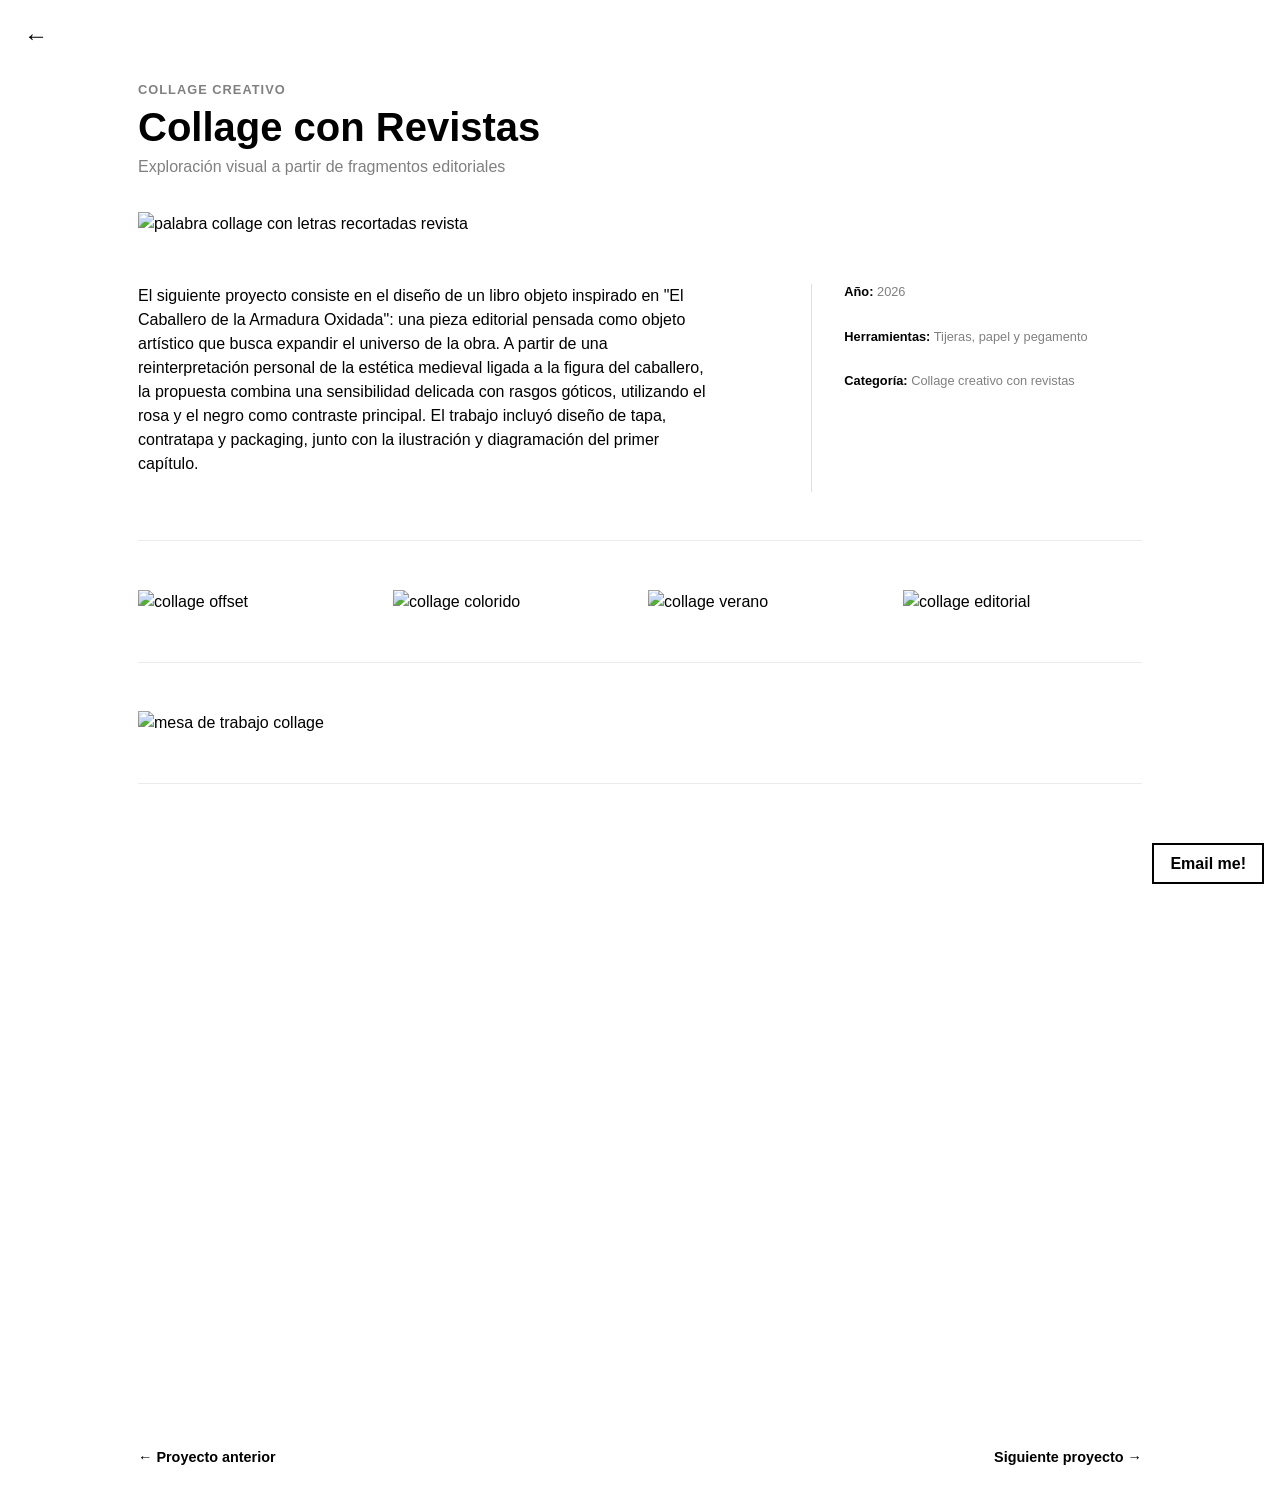
==== proyecto-collage.html @ 021778de "prueba imágenes mas livianas" ====
<!doctype html>
<html lang="es">
<head>
  <meta charset="utf-8">
  <meta name="viewport" content="width=device-width, initial-scale=1">
  <title>Collage</title>
  <link href="https://cdn.jsdelivr.net/npm/bootstrap@5.3.8/dist/css/bootstrap.min.css" rel="stylesheet">
  <link rel="stylesheet" href="https://cdnjs.cloudflare.com/ajax/libs/font-awesome/6.5.0/css/all.min.css">
  <link rel="stylesheet" href="style.css">
  <link rel="stylesheet" href="style-proyectos.css">
</head>

<body class="project-page">

  <!-- Flecha volver -->
  <a class="back-arrow" href="index.html#work" aria-label="Volver al portfolio">←</a>

  <main class="project-main">

    <!-- ─── ENCABEZADO ─── -->
    <header class="project-header">
      <p class="project-category">Collage Creativo</p>
      <h1>Collage con Revistas</h1>
      <p class="project-tagline">Exploración visual a partir de fragmentos editoriales</p>
    </header>

    <!-- ─── IMAGEN HERO ─── -->
    <section class="project-hero">
      <img src="images/collage-banner.png" alt="palabra collage con letras recortadas revista" class="img-fluid w-100">
    </section>

    <!-- ─── DESCRIPCIÓN + FICHA ─── -->
    <section class="project-block">
      <div class="row">
        <div class="col-md-7">
          <p>El siguiente proyecto consiste en el diseño de un libro objeto inspirado en "El Caballero de la Armadura Oxidada": una pieza editorial pensada como objeto artístico que busca expandir el universo de la obra. A partir de una reinterpretación personal de la estética medieval ligada a la figura del caballero, la propuesta combina una sensibilidad delicada con rasgos góticos, utilizando el rosa y el negro como contraste principal. El trabajo incluyó diseño de tapa, contratapa y packaging, junto con la ilustración y diagramación del primer capítulo.</p>
        </div>
        <div class="col-md-4 offset-md-1 project-ficha">
          <p><strong>Año:</strong> 2026</p>
<p><strong>Herramientas:</strong> Tijeras, papel y pegamento</p>
<p><strong>Categoría:</strong> Collage creativo con revistas</p>
        </div>
      </div>
    </section>

    <!-- ─── BLOQUE: CUATRO IMÁGENES ─── -->
<section class="project-block">
  <div class="row g-3">
    <div class="col-3">
      <img src="images/collage1.jpg" alt="collage offset" class="img-fluid w-100">
    </div>
    <div class="col-3">
      <img src="images/collage2.jpg" alt="collage colorido" class="img-fluid w-100">
    </div>
    <div class="col-3">
      <img src="images/collage3.jpg" alt="collage verano" class="img-fluid w-100">
    </div>
    <div class="col-3">
      <img src="images/collage4.jpg" alt="collage editorial" class="img-fluid w-100">
    </div>
  </div>
</section>

    <!-- ─── Bloque Banner ─── -->
    <section class="project-block">
      <div class="row g-3">
        <div class="col-12">
          <img src="images/collage-banner2.jpg" alt="mesa de trabajo collage" class="img-fluid w-100">
        </div>
    </section>

    <!-- ─── Bloque Video ─── -->
<section class="project-block">
  <video class="w-100" autoplay loop muted playsinline>
    <source src="images/collage-video.mp4" type="video/mp4">
  </video>
</section>

    <!-- ─── NAVEGACIÓN ENTRE PROYECTOS ─── -->
    <nav class="project-nav row">
      <div class="col-6">
        <a href="proyecto-visuales.html" class="project-nav-link">← Proyecto anterior</a>
      </div>
      <div class="col-6 text-end">
        <a href="proyecto-modelado3D.html" class="project-nav-link">Siguiente proyecto →</a>
      </div>
    </nav>

  </main>

  <!-- Boton CTA  -->
  <a class="btn-cta" href="mailto:veneziaabarquero@gmail.com">Email me!</a>

  <script src="https://cdn.jsdelivr.net/npm/bootstrap@5.3.8/dist/js/bootstrap.bundle.min.js"></script>

</body>
</html>
---- style.css ----
body {
  font-family: 'Inter', sans-serif;
  margin: 0;
  padding: 0;
  color: black;
}

/* Nav Lateral */
:root {
  --sidebar-width: 6rem; 
}

.sidebar {
  position: fixed;
  top: 0;
  left: 0;
  width: var(--sidebar-width);
  height: 100vh;
  padding: 2rem 1rem;
  z-index: 100;
  background: linear-gradient(to right, rgba(0, 0, 0, 0.233), transparent);
}

.nav-brand {
  display: block;
}

.nav-subtitle {
  font-weight: 600;
  font-size: 0.9rem;
  margin-bottom: 0;
  color: black;
}

.nav-link {
  padding-left: 0;
  font-weight: 600;
  font-size: 1.1rem;
  color: black;
  text-decoration: none;
}

.nav-link:hover {
  text-decoration: underline;
  color: black;
}


.main-content {
  margin-left: var(--sidebar-width);
}

/* Home */
#home {
  display: flex;
  justify-content: center;
  padding-top: 3rem;
}

#home img {
  max-width: 100%;
}

/* About */
.about-section {
  padding: 6rem 3rem;
  margin-top: 20vh;        /* espacio blanco entre home y about */
  scroll-margin-top: 0;    /* cuando el nav linkea a #about, la sección arranca desde arriba del viewport */
}

.academic-info p {
  font-size: 0.75rem; /* 12px */
  color: grey;
}

/* Work */
.work-section {
  position: relative;
  padding: 6rem 3rem;
  scroll-margin-top: 0;
  scale: 85%;
}

.work-link {
  text-decoration: none;
  color: black;
  display: block;
  position: relative;
  overflow: hidden;
}

.work-link img {
  display: block;
  transition: opacity 0.3s ease;
}

.work-link::after {
  content: 'Ver proyecto';
  position: absolute;
  inset: 0;
  background: rgba(0, 0, 0, 0.5);
  color: white;
  font-weight: 600;
  display: flex;
  align-items: center;
  justify-content: center;
  opacity: 0;
  transition: opacity 0.3s ease;
}
.work-link:hover::after {
  opacity: 1;
}

.carousel-3d {
  margin-top: 20vh;
}

/* Contacto */
.contact-section {
  min-height: 100vh;
  padding: 6rem 3rem;
  display: flex;
  flex-direction: column;
  justify-content: center;
}

.social-links {
  display: flex;
  gap: 12px;
  margin-top: 1rem;
}

.social-links a {
  display: flex;
  align-items: center;
  justify-content: center;
  width: 36px;
  height: 36px;
  border-radius: 50%;
  border: 1.5px solid currentColor;
  color: inherit;
  text-decoration: none;
  font-size: 16px;
  transition: opacity 0.2s;
}

.social-links a:hover {
  opacity: 0.6;
}

/* Tipografias */
h1 {
  font-weight: 600;
  font-size: 3rem;
  color: black;
  line-height: 1;
}

h2 {
  font-weight: 600;
  font-size: 1.25rem;
  color: black;
}

h3 {
  font-size: 0.9375rem; /* 15px */
  font-weight: 600;
  color: grey;
}

/* Boton Call to Action */
.btn-cta {
  position: fixed;
  bottom: 1rem;
  right: 1rem;
  font-weight: 600;
  font-size: 1rem;
  color: black;
  text-decoration: none;
  border: 2px solid black;
  padding: 0.4rem 1rem;
  background: white;
}

.btn-cta:hover {
  background: black;
  color: white;
  -webkit-animation: jello-horizontal 0.9s linear both;
          animation: jello-horizontal 0.9s linear both;
}
/* Ascii Art Fondos */
.ascii-deco {
  position: absolute;
  z-index: 2;
  pointer-events: none;
}


.ascii-deco--home {
  top: 7rem;
  left: 15rem;
}


.ascii-deco--about{
  top: 66rem;
  right: 2rem;
  z-index: 0;
}


/* animaciones */
.fade-in {
  -webkit-animation: fade-in 1.2s linear both;
          animation: fade-in 1.2s linear both;
}

@-webkit-keyframes fade-in {
  0% { opacity: 0; }
  100% { opacity: 1; }
}
@keyframes fade-in {
  0% { opacity: 0; }
  100% { opacity: 1; }
}

@-webkit-keyframes jello-horizontal {
  0%   { -webkit-transform: scale3d(1, 1, 1);      transform: scale3d(1, 1, 1); }
  30%  { -webkit-transform: scale3d(1.25, 0.75, 1); transform: scale3d(1.25, 0.75, 1); }
  40%  { -webkit-transform: scale3d(0.75, 1.25, 1); transform: scale3d(0.75, 1.25, 1); }
  50%  { -webkit-transform: scale3d(1.15, 0.85, 1); transform: scale3d(1.15, 0.85, 1); }
  65%  { -webkit-transform: scale3d(0.95, 1.05, 1); transform: scale3d(0.95, 1.05, 1); }
  75%  { -webkit-transform: scale3d(1.05, 0.95, 1); transform: scale3d(1.05, 0.95, 1); }
  100% { -webkit-transform: scale3d(1, 1, 1);      transform: scale3d(1, 1, 1); }
}
@keyframes jello-horizontal {
  0%   { -webkit-transform: scale3d(1, 1, 1);      transform: scale3d(1, 1, 1); }
  30%  { -webkit-transform: scale3d(1.25, 0.75, 1); transform: scale3d(1.25, 0.75, 1); }
  40%  { -webkit-transform: scale3d(0.75, 1.25, 1); transform: scale3d(0.75, 1.25, 1); }
  50%  { -webkit-transform: scale3d(1.15, 0.85, 1); transform: scale3d(1.15, 0.85, 1); }
  65%  { -webkit-transform: scale3d(0.95, 1.05, 1); transform: scale3d(0.95, 1.05, 1); }
  75%  { -webkit-transform: scale3d(1.05, 0.95, 1); transform: scale3d(1.05, 0.95, 1); }
  100% { -webkit-transform: scale3d(1, 1, 1);      transform: scale3d(1, 1, 1); }
}
---- style-proyectos.css ----
/* ─── Flecha volver ─── */
.back-arrow {
  position: fixed;
  top: 1.5rem;
  left: 1.5rem;
  font-size: 1.5rem;
  font-weight: 600;
  color: black;
  text-decoration: none;
  z-index: 100;
  line-height: 1;
  transition: opacity 0.2s;
}

.back-arrow:hover {
  opacity: 0.4;
  color: black;
}


/* ─── Layout general ─── */
.project-page body,
body.project-page {
}

.project-main {
  max-width: 1100px;
  margin: 0 auto;
  padding: 0 3rem;
}


/* ─── Encabezado ─── */
.project-header {
  padding: 5rem 0 2rem;
}

.project-category {
  font-size: 0.8rem;
  font-weight: 600;
  color: grey;
  text-transform: uppercase;
  letter-spacing: 0.08em;
  margin-bottom: 0.5rem;
}

.project-header h1 {
  font-size: 2.5rem;  
  margin-bottom: 0.5rem;
}

.project-tagline {
  color: grey;
  font-size: 1rem;
  margin-bottom: 0;
}


/* ─── Hero ─── */
.project-hero {
  margin-bottom: 0;
  overflow: hidden;
  max-height: 65vh;
}

.project-hero img {
  object-fit: cover;
  width: 100%;
  height: 100%;
}


/* ─── Bloques genéricos ─── */
.project-block {
  padding: 3rem 0;
  border-bottom: 1px solid rgba(0, 0, 0, 0.08);
}

.project-block:last-of-type {
  border-bottom: none;
}


/* ─── Ficha técnica ─── */
.project-ficha {
  border-left: 1px solid rgba(0, 0, 0, 0.12);
  padding-left: 2rem;
}

.project-ficha p {
  font-size: 0.8rem;
  color: grey;
  margin-bottom: 1.75rem;
  line-height: 1.3;
}

.project-ficha p:last-child { /* para q el ultimo parrafo no tenga margen inferior */
  margin-bottom: 0;
}

.project-ficha strong {
  color: black;
  font-weight: 600;
  margin-bottom: 0;
}

/* ─── Navegación entre proyectos ─── */
.project-nav {
  padding: 2.5rem 0;
  margin-top: 1rem;
}

.project-nav-link {
  font-weight: 600;
  font-size: 0.9rem;
  color: black;
  text-decoration: none;
  transition: opacity 0.2s;
}

.project-nav-link:hover {
  opacity: 0.4;
  color: black;
}

/* responsive */
@media (max-width: 768px) {

  .back-arrow {
    top: 1rem;
    left: 1rem;
    font-size: 1.25rem;
  }

  .project-main {
    padding: 0 1.25rem;
  }

  .project-header {
    padding: 3.5rem 0 1.5rem;
  }

  .project-header h1 {
    font-size: 1.75rem;
  }

  .project-hero {
    max-height: 45vw;
    margin-left: -1.25rem;
    margin-right: -1.25rem;
  }

  .project-block {
    padding: 2rem 0;
  }

  .project-ficha {
    border-left: none;
    border-top: 1px solid rgba(0, 0, 0, 0.1);
    padding-left: 0;
    padding-top: 1.5rem;
    margin-top: 1rem;
  }

  .project-nav {
    padding: 2rem 0;
  }
}
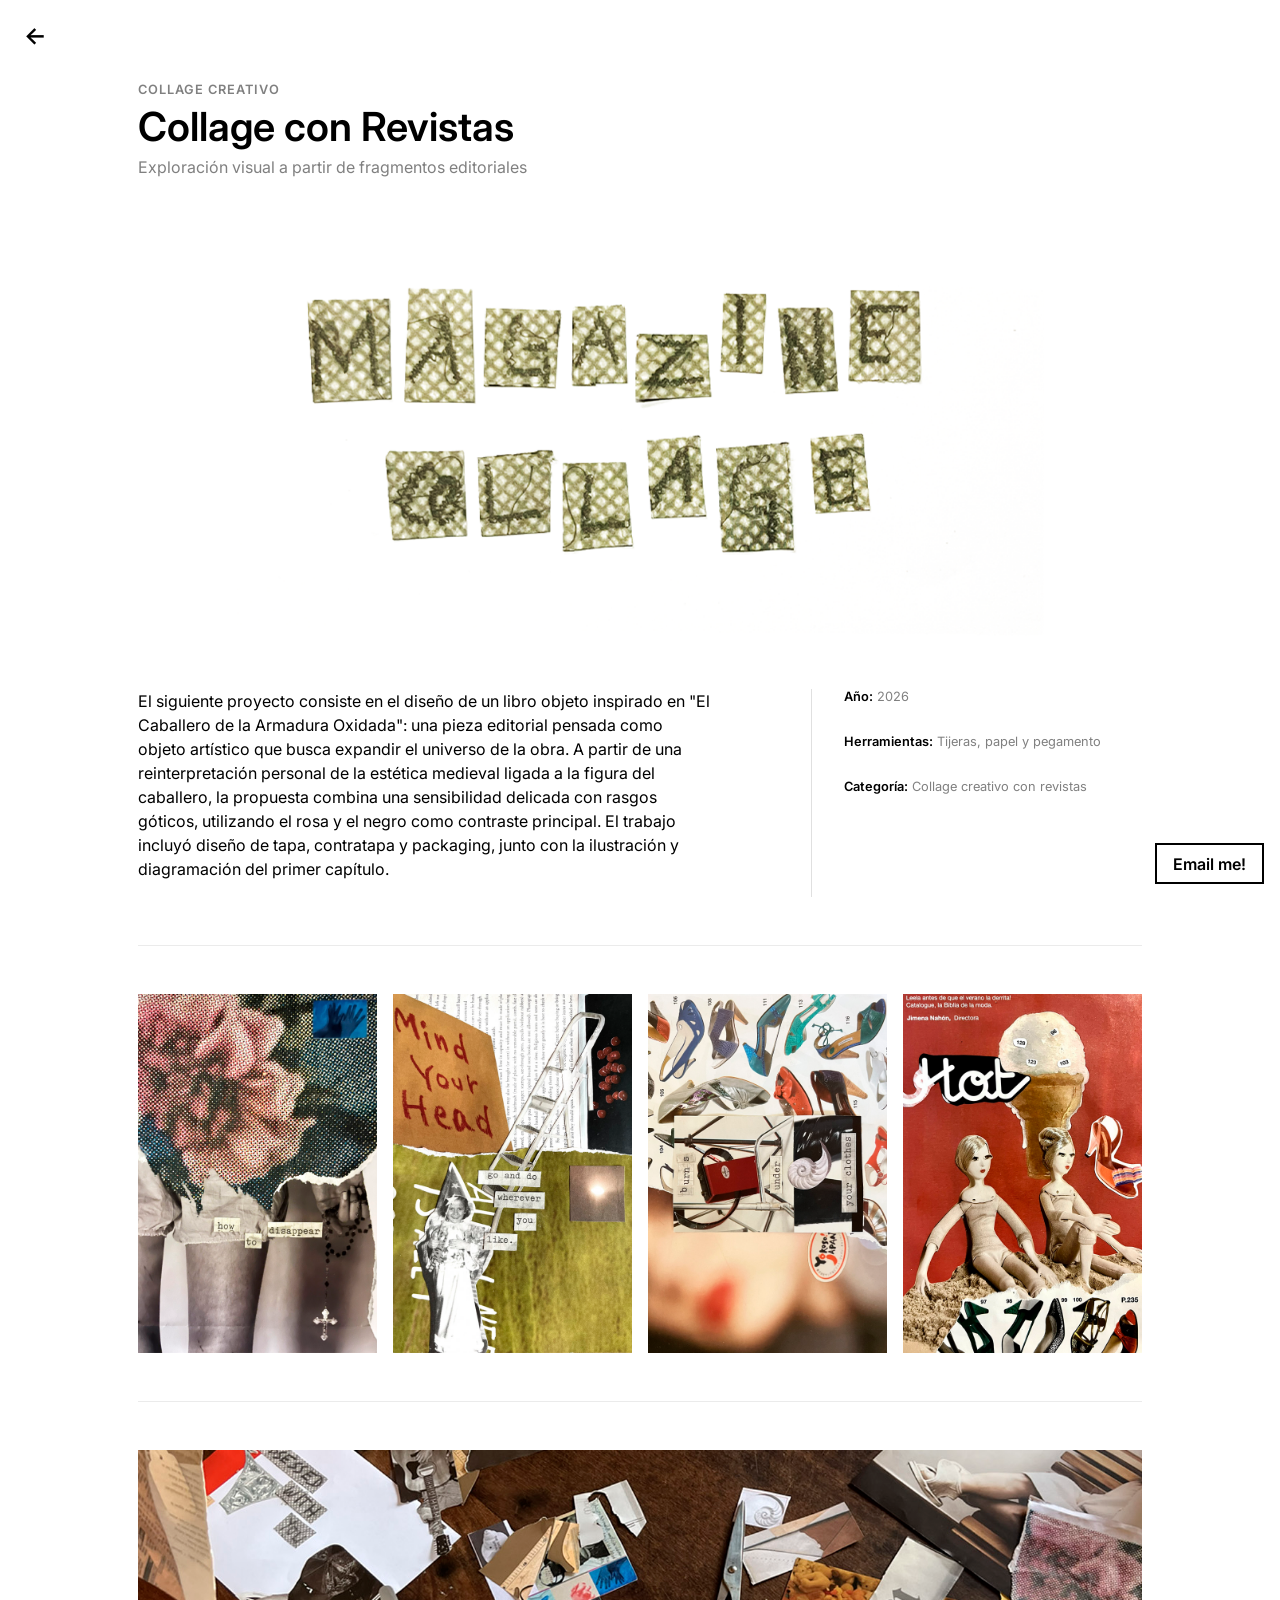
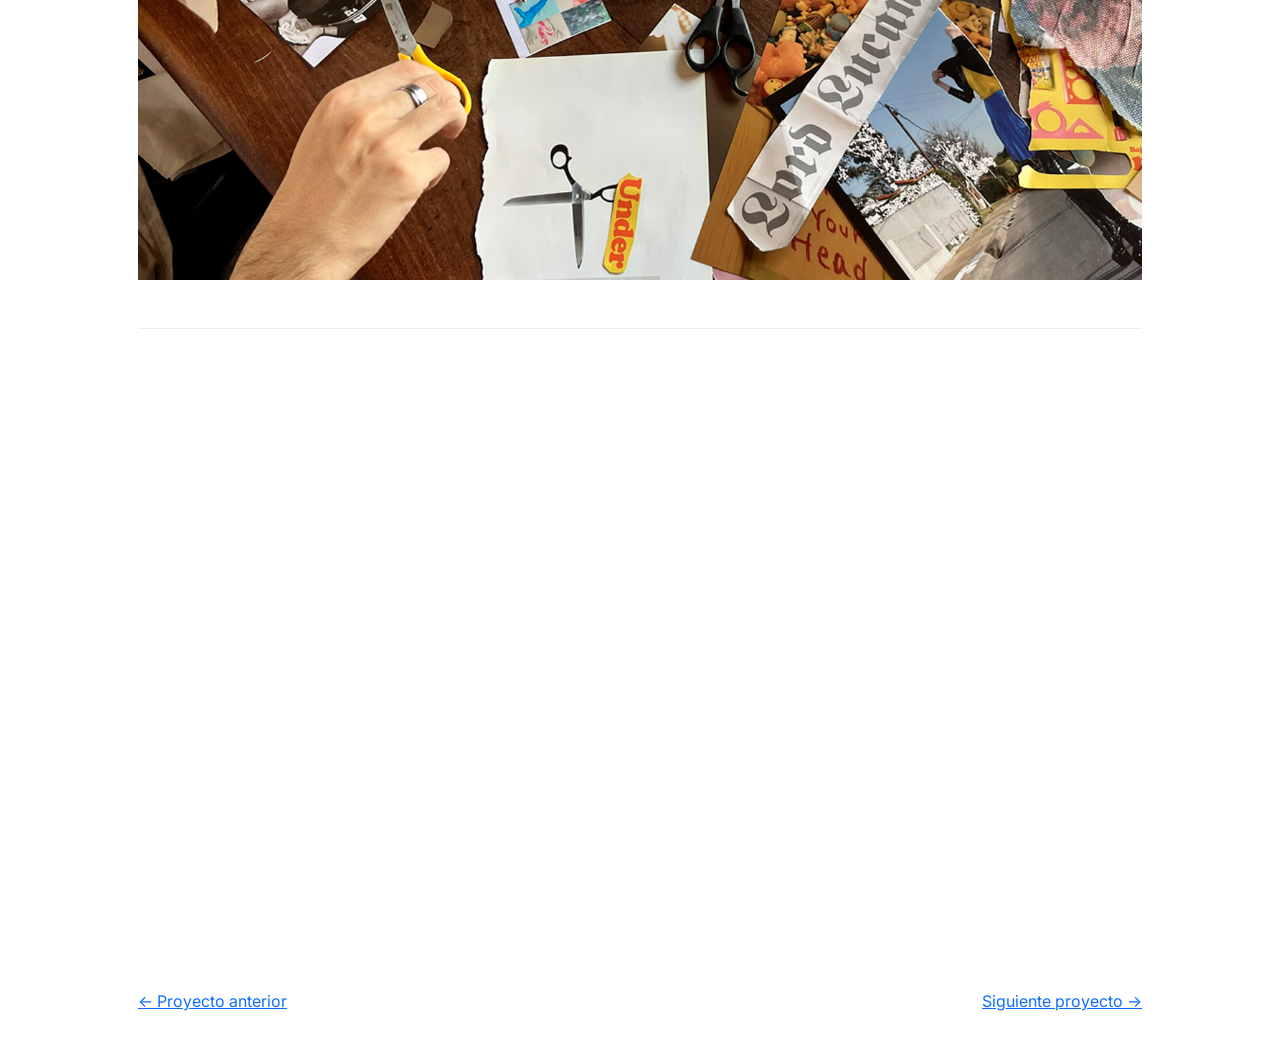
==== commit 54a4929b: "Add files via upload" ====
--- a/proyecto-collage.html
+++ b/proyecto-collage.html
@@ -4,10 +4,17 @@
   <meta charset="utf-8">
   <meta name="viewport" content="width=device-width, initial-scale=1">
   <title>Collage</title>
+
+  <!-- Google fonts -->
+   <link rel="preconnect" href="https://fonts.googleapis.com">
+  <link rel="preconnect" href="https://fonts.gstatic.com" crossorigin>
+  <link href="https://fonts.googleapis.com/css2?family=Inter:wght@400;600&display=swap" rel="stylesheet">
+  
   <link href="https://cdn.jsdelivr.net/npm/bootstrap@5.3.8/dist/css/bootstrap.min.css" rel="stylesheet">
   <link rel="stylesheet" href="https://cdnjs.cloudflare.com/ajax/libs/font-awesome/6.5.0/css/all.min.css">
   <link rel="stylesheet" href="style.css">
   <link rel="stylesheet" href="style-proyectos.css">
+  <link rel="stylesheet" href="style-responsive.css">
 </head>
 
 <body class="project-page">
@@ -63,11 +70,12 @@
 
     <!-- ─── Bloque Banner ─── -->
     <section class="project-block">
-      <div class="row g-3">
-        <div class="col-12">
-          <img src="images/collage-banner2.jpg" alt="mesa de trabajo collage" class="img-fluid w-100">
-        </div>
-    </section>
+  <div class="row g-3">
+    <div class="col-12">
+      <img src="images/collage-banner2.jpg" alt="mesa de trabajo collage" class="img-fluid w-100">
+    </div>
+  </div> 
+  </section>
 
     <!-- ─── Bloque Video ─── -->
 <section class="project-block">
--- a/style.css
+++ b/style.css
@@ -7,15 +7,11 @@
 }
 
 /* Nav Lateral */
-:root {
-  --sidebar-width: 6rem; 
-}
-
 .sidebar {
   position: fixed;
   top: 0;
   left: 0;
-  width: var(--sidebar-width);
+  width: 6rem;
   height: 100vh;
   padding: 2rem 1rem;
   z-index: 100;
@@ -48,7 +44,7 @@
 
 
 .main-content {
-  margin-left: var(--sidebar-width);
+  margin-left: 6rem; /*lo que ocupa el nav lateral*/
 }
 
 /* Home */
@@ -98,7 +94,7 @@
 .work-link::after {
   content: 'Ver proyecto';
   position: absolute;
-  inset: 0;
+  inset: 0; /* abreviar top: 0; right: 0; bottom: 0; left: 0 */
   background: rgba(0, 0, 0, 0.5);
   color: white;
   font-weight: 600;
@@ -118,7 +114,8 @@
 
 /* Contacto */
 .contact-section {
-  min-height: 100vh;
+  position: relative;
+  min-height: auto;
   padding: 6rem 3rem;
   display: flex;
   flex-direction: column;
@@ -149,6 +146,20 @@
   opacity: 0.6;
 }
 
+/* Footer */
+.footer {
+  margin-left: var(--sidebar-width);
+  padding: 1.5rem 3rem;
+  border-top: 1px solid rgba(0, 0, 0, 0.08);
+  font-size: 0.75rem;
+  color: grey;
+  text-align: center
+}
+
+.footer p {
+  margin-bottom: 0;
+}
+
 /* Tipografias */
 h1 {
   font-weight: 600;
@@ -169,7 +180,7 @@
   color: grey;
 }
 
-/* Boton Call to Action */
+/* Boton call to action */
 .btn-cta {
   position: fixed;
   bottom: 1rem;
@@ -179,6 +190,7 @@
   color: black;
   text-decoration: none;
   border: 2px solid black;
+  border-radius: 0;
   padding: 0.4rem 1rem;
   background: white;
 }
@@ -209,6 +221,10 @@
   z-index: 0;
 }
 
+.ascii-deco--contact {
+  bottom: 0;
+  right: 0;
+}
 
 /* animaciones */
 .fade-in {
--- a/style-proyectos.css
+++ b/style-proyectos.css
@@ -104,65 +104,33 @@
   margin-bottom: 0;
 }
 
-/* ─── Navegación entre proyectos ─── */
+/*navegación entre proyectos*/
 .project-nav {
   padding: 2.5rem 0;
   margin-top: 1rem;
 }
 
-.project-nav-link {
+.project-nav .page-link {
+  color: black;
   font-weight: 600;
   font-size: 0.9rem;
-  color: black;
   text-decoration: none;
+  border: none;
+  background: transparent;
   transition: opacity 0.2s;
 }
 
-.project-nav-link:hover {
+.project-nav .page-link:hover {
+  color: black;
   opacity: 0.4;
+  background: transparent;
+}
+
+.project-nav .page-item.active .page-link,
+.project-nav .page-link:focus {
+  background: transparent;
+  border-color: transparent;
+  box-shadow: none;
   color: black;
 }
 
-/* responsive */
-@media (max-width: 768px) {
-
-  .back-arrow {
-    top: 1rem;
-    left: 1rem;
-    font-size: 1.25rem;
-  }
-
-  .project-main {
-    padding: 0 1.25rem;
-  }
-
-  .project-header {
-    padding: 3.5rem 0 1.5rem;
-  }
-
-  .project-header h1 {
-    font-size: 1.75rem;
-  }
-
-  .project-hero {
-    max-height: 45vw;
-    margin-left: -1.25rem;
-    margin-right: -1.25rem;
-  }
-
-  .project-block {
-    padding: 2rem 0;
-  }
-
-  .project-ficha {
-    border-left: none;
-    border-top: 1px solid rgba(0, 0, 0, 0.1);
-    padding-left: 0;
-    padding-top: 1.5rem;
-    margin-top: 1rem;
-  }
-
-  .project-nav {
-    padding: 2rem 0;
-  }
-}
--- a/style-responsive.css
+++ b/style-responsive.css
@@ -0,0 +1,228 @@
+/* Breakpoint: 768px*/
+@media (width < 768px) {
+  
+  .sidebar {
+    position: fixed;
+    top: 0;
+    left: 0;
+    width: 100%;
+    height: auto;
+    padding: 0.75rem 1.25rem;
+    display: flex;
+    flex-direction: row;
+    align-items: center;
+    justify-content: space-between;
+    background: linear-gradient(to bottom, rgba(0, 0, 0, 0.15), white);
+    border-bottom: 1px solid rgb(255, 255, 255);
+    z-index: 200;
+  }
+
+  /* flex-direction: row sobreescribe el flex-column que Bootstrap para q los links queden alineados horizontalmente*/
+  .sidebar ul {
+    display: flex !important;
+    flex-direction: row !important;
+    gap: 1rem;
+    margin-top: 0 !important;
+    padding: 0;
+    list-style: none;
+    align-items: center;
+  }
+
+  .sidebar ul .nav-link {
+    font-size: 0.85rem;
+    padding: 0;
+  }
+
+  .sidebar .nav-brand {
+    display: flex;
+    align-items: baseline;
+    gap: 0.5rem;
+  }
+
+  .sidebar h1 {
+    font-size: 1.5rem;
+    margin: 0;
+  }
+
+  .sidebar .nav-subtitle {
+    font-size: 0.75rem;
+  }
+
+  .main-content {
+    margin-left: 0;
+    padding-top: 3.5rem;
+  }
+
+
+  /* Home */
+  #home {
+    padding-top: 1.5rem;
+    overflow: hidden;
+    width: 100%;
+  }
+
+  #home .img-fluid {
+    width: 80%; 
+    max-width: 80%; /* para q no se vaya hasta los bordes en movil */
+    height: auto;
+    display: block;
+  }
+
+
+  /* ─── About ─── */
+  .about-section {
+    text-align: center;
+    padding: 3rem 1.25rem;
+    margin-top: 5vh;
+  }
+
+  
+  .about-section .col-md-5 {
+    max-width: 40%;
+    margin: 0 auto 1.5rem;
+  }
+
+  .academic-info .col-6 {
+  flex: 0 0 100%;
+  max-width: 100%;
+  text-align: center;
+}
+
+.academic-info .row {
+  justify-content: center;
+  margin: 0;
+}
+
+
+  /* ─── Work ─── */
+  .work-section {
+    padding: 3rem 1.25rem;
+    scale: 100%; /* quitamos el scale del desktop que en mobile distorsiona */
+  }
+
+  /* Las cards de work ya son 2 columnas en mobile gracias a 
+     row-cols-2, pero ajustamos el gap */
+  .work-section .row {
+    --bs-gutter-x: 0.75rem;
+  }
+
+  .work-title {
+    font-size: 0.75rem;
+  }
+
+  .carousel-3d {
+    margin-top: 8vh;
+  }
+
+  /* ─── Contact ─── */
+  .contact-section {
+    padding: 3rem 1.25rem;
+    min-height: auto;
+  }
+
+  .contact-section .col-md-5 {
+    max-width: 50%;
+    flex: 0 0 100%;
+  }
+
+  .contact-img {
+    margin-bottom: 1.5rem;
+  }
+
+  /* Footer */
+.footer {
+  margin-left: 0;
+  padding: 1.5rem 1.25rem;
+}
+
+  .ascii-deco { /* Ascii art oculto en mobile */
+    display: none;
+  }
+
+
+  /* ─── Botón CTA ─── */
+  .btn-cta {
+    font-size: 0.85rem;
+    padding: 0.35rem 0.75rem;
+  }
+
+
+  /* ─── Tipografías ─── */
+  h1 {
+    font-size: 2rem;
+  }
+
+  h2 {
+    font-size: 1.1rem;
+  }
+
+  p {
+    font-size: 0.8rem;
+  }
+.academic-info p {
+  font-size: 0.6rem;
+}
+
+
+  /* Estilos de proyectos */
+
+  .back-arrow {
+    top: 1rem;
+    left: 1rem;
+    font-size: 1.25rem;
+  }
+
+  .project-main {
+    padding: 0 1.25rem;
+  }
+
+  .project-header {
+    padding: 3.5rem 0 1.5rem;
+  }
+
+  .project-header h1 {
+    font-size: 1.75rem;
+  }
+
+  .project-hero {
+    max-height: 45vw;
+    margin-left: -1.25rem;
+    margin-right: -1.25rem;
+  }
+
+  .project-block {
+    padding: 2rem 0;
+  }
+
+  /* La ficha técnica en mobile pasa de borde izquierdo a borde superior */
+  .project-ficha {
+    border-left: none;
+    border-top: 1px solid rgba(0, 0, 0, 0.1);
+    padding-left: 0;
+    padding-top: 1.5rem;
+    margin-top: 1rem;
+  }
+
+  /* Las imágenes en col-6 pasan a full width y se apilan */
+  .project-block .col-6 {
+    flex: 0 0 100%;
+    max-width: 100%;
+  }
+
+  /*Las imágenes de la seccion work pasan 2 por fila*/
+  .project-block .col-3 {
+    flex: 0 0 50%;
+    max-width: 50%;
+  }
+
+  /* El iframe del flipbook se achica un poco */
+  .fp-iframe {
+    height: 280px !important;
+  }
+
+  .project-nav {
+    padding: 2rem 0;
+  }
+
+}
+
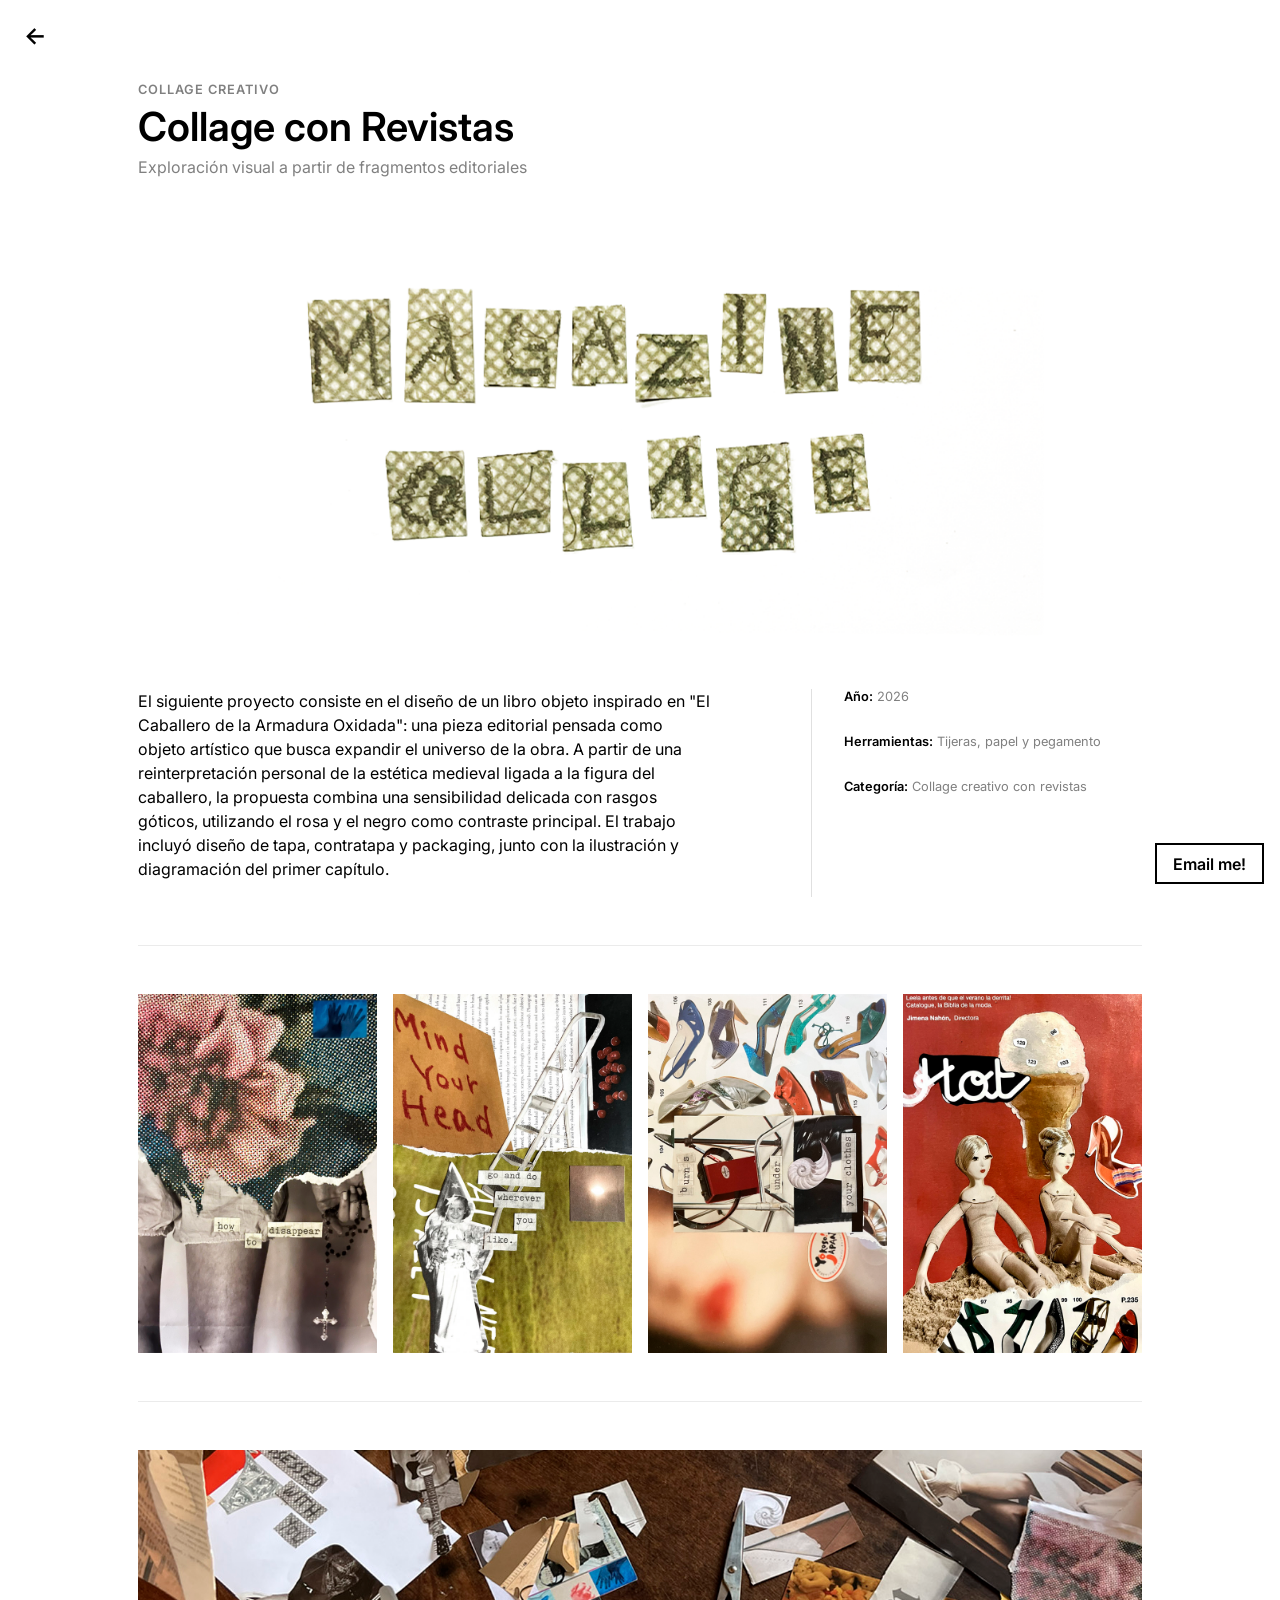
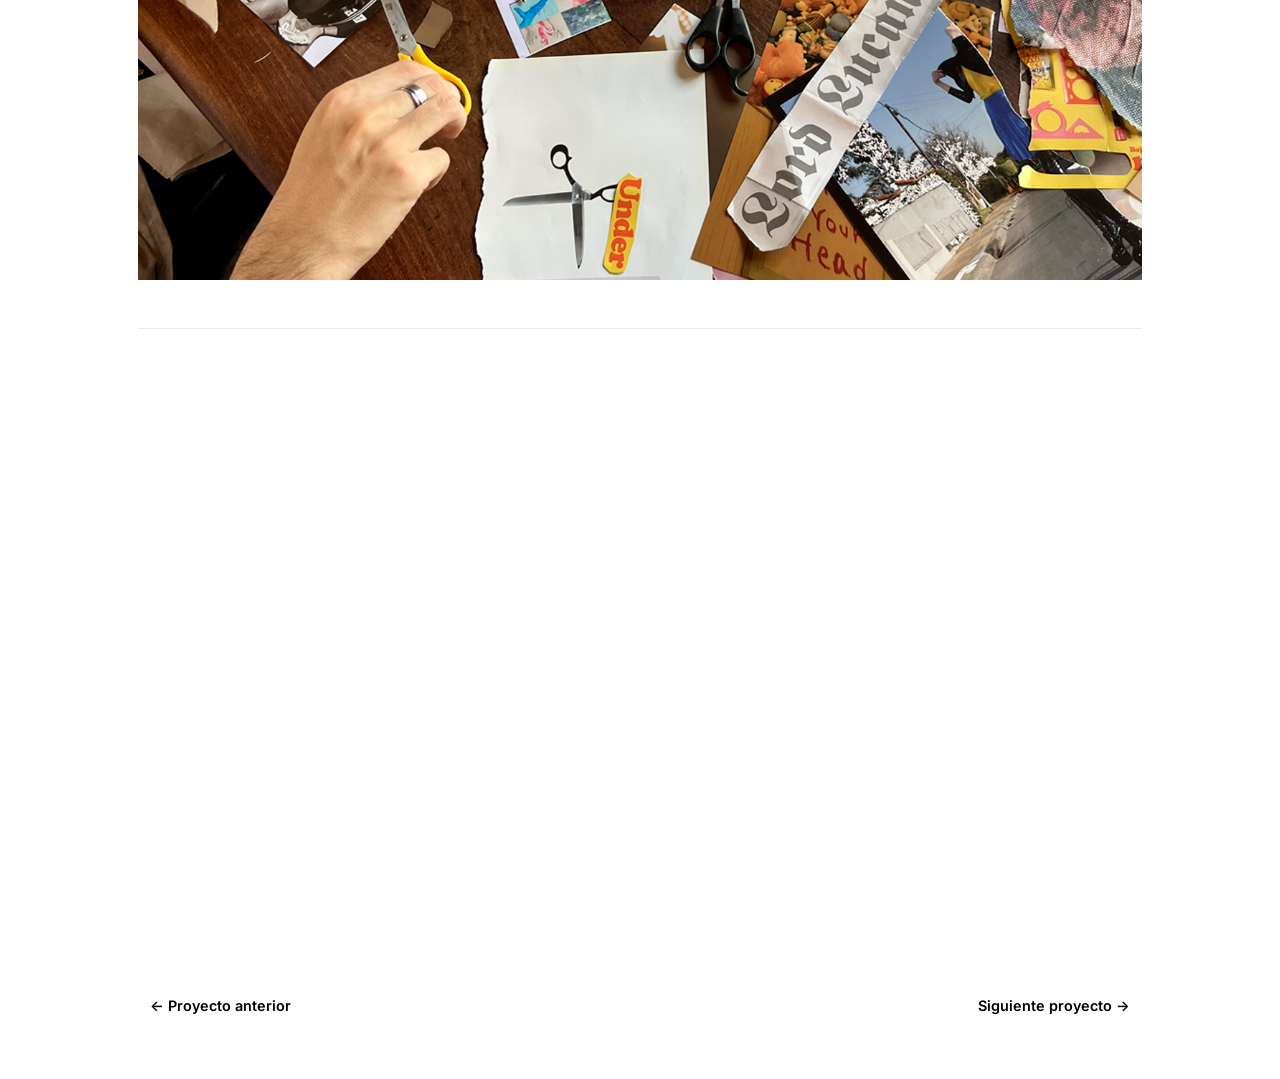
==== commit 9249f5ab: "actualizacion nav entre proyectos" ====
--- a/proyecto-collage.html
+++ b/proyecto-collage.html
@@ -84,15 +84,17 @@
   </video>
 </section>
 
-    <!-- ─── NAVEGACIÓN ENTRE PROYECTOS ─── -->
-    <nav class="project-nav row">
-      <div class="col-6">
-        <a href="proyecto-visuales.html" class="project-nav-link">← Proyecto anterior</a>
-      </div>
-      <div class="col-6 text-end">
-        <a href="proyecto-modelado3D.html" class="project-nav-link">Siguiente proyecto →</a>
-      </div>
-    </nav>
+<!--nav entre proyectos-->
+<nav class="project-nav" aria-label="Navegación entre proyectos">
+  <ul class="pagination justify-content-between">
+    <li class="page-item">
+      <a class="page-link" href="proyecto-visuales.html">← Proyecto anterior</a>
+    </li>
+    <li class="page-item">
+      <a class="page-link" href="proyecto-modelado3D.html">Siguiente proyecto →</a>
+    </li>
+  </ul>
+</nav>
 
   </main>
 
--- a/style.css
+++ b/style.css
@@ -110,6 +110,7 @@
 
 .carousel-3d {
   margin-top: 20vh;
+
 }
 
 /* Contacto */
@@ -204,14 +205,14 @@
 /* Ascii Art Fondos */
 .ascii-deco {
   position: absolute;
-  z-index: 2;
   pointer-events: none;
 }
 
 
 .ascii-deco--home {
-  top: 7rem;
+  top: 5rem;
   left: 15rem;
+  
 }
 
 
@@ -224,12 +225,13 @@
 .ascii-deco--contact {
   bottom: 0;
   right: 0;
+  z-index: 0;
 }
 
 /* animaciones */
 .fade-in {
-  -webkit-animation: fade-in 1.2s linear both;
-          animation: fade-in 1.2s linear both;
+ -webkit-animation: fade-in 1.2s linear both;
+ animation: fade-in 1.2s linear both;
 }
 
 @-webkit-keyframes fade-in {
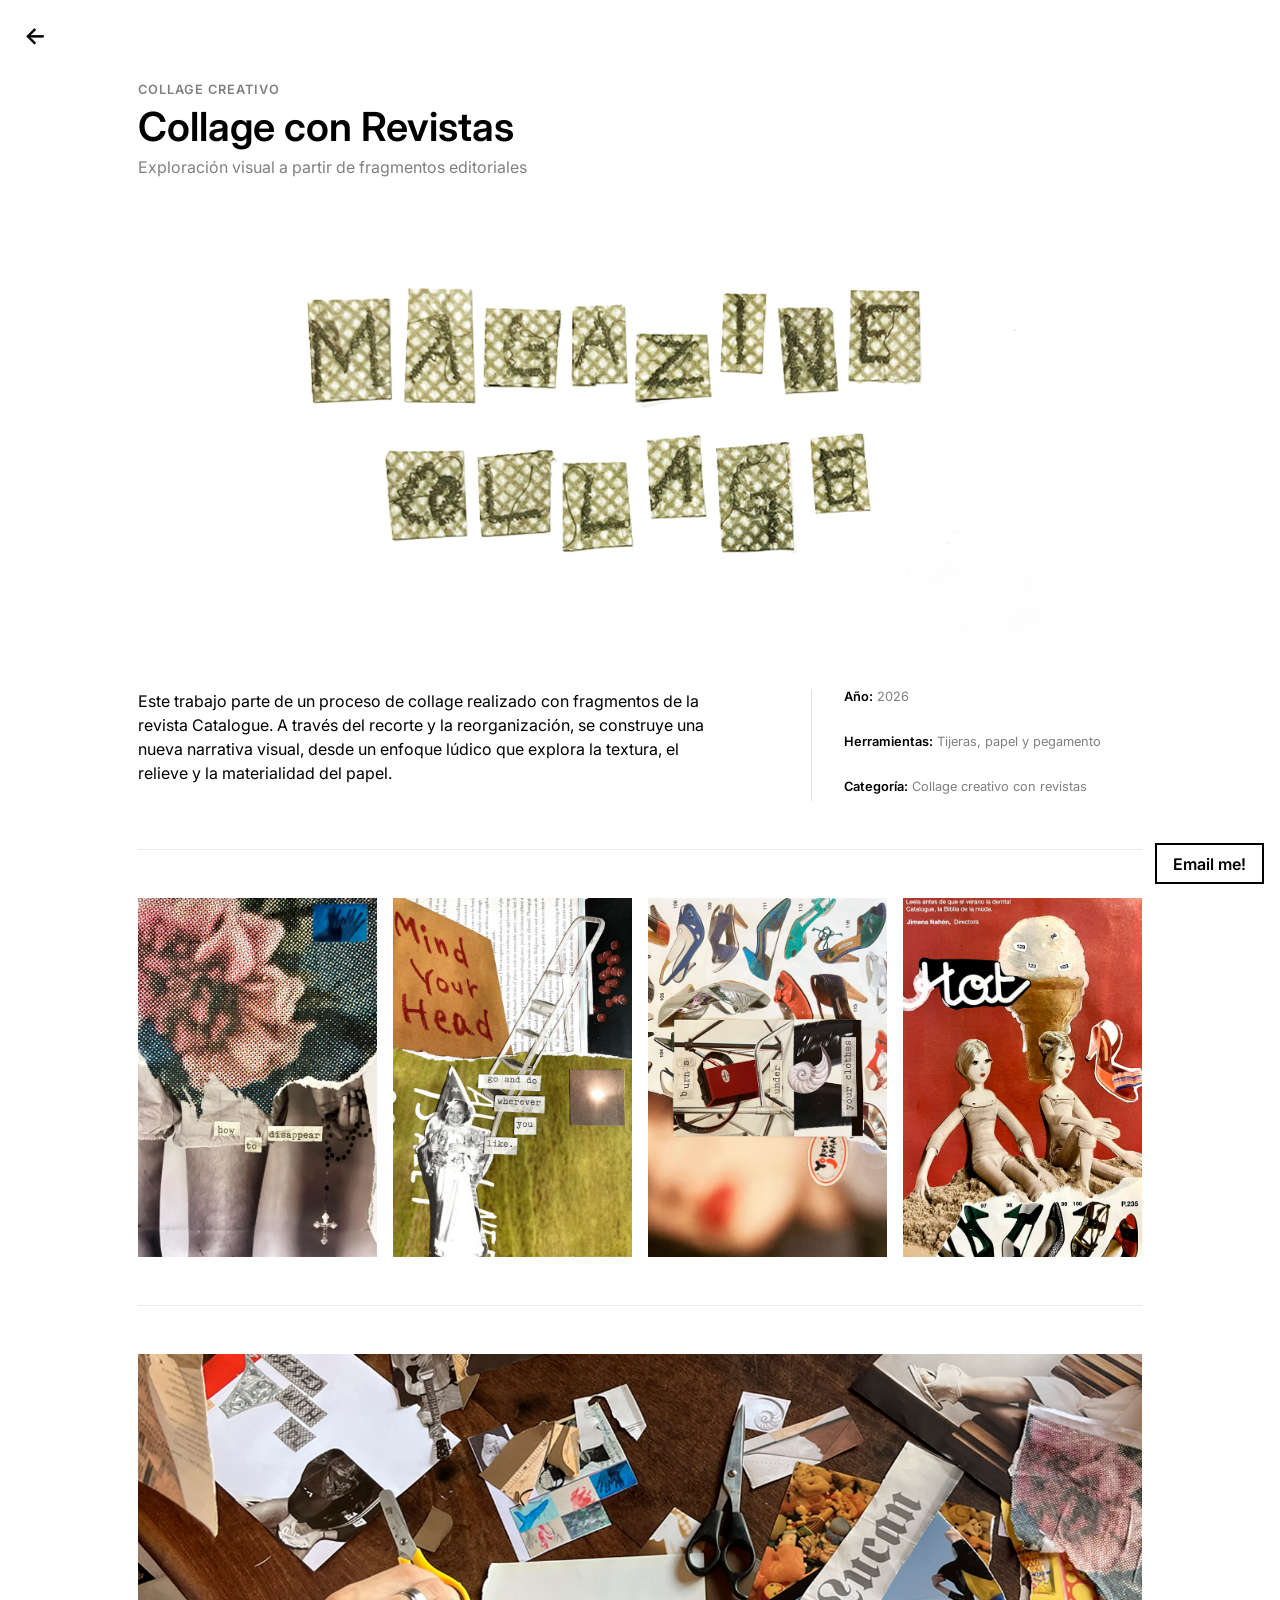
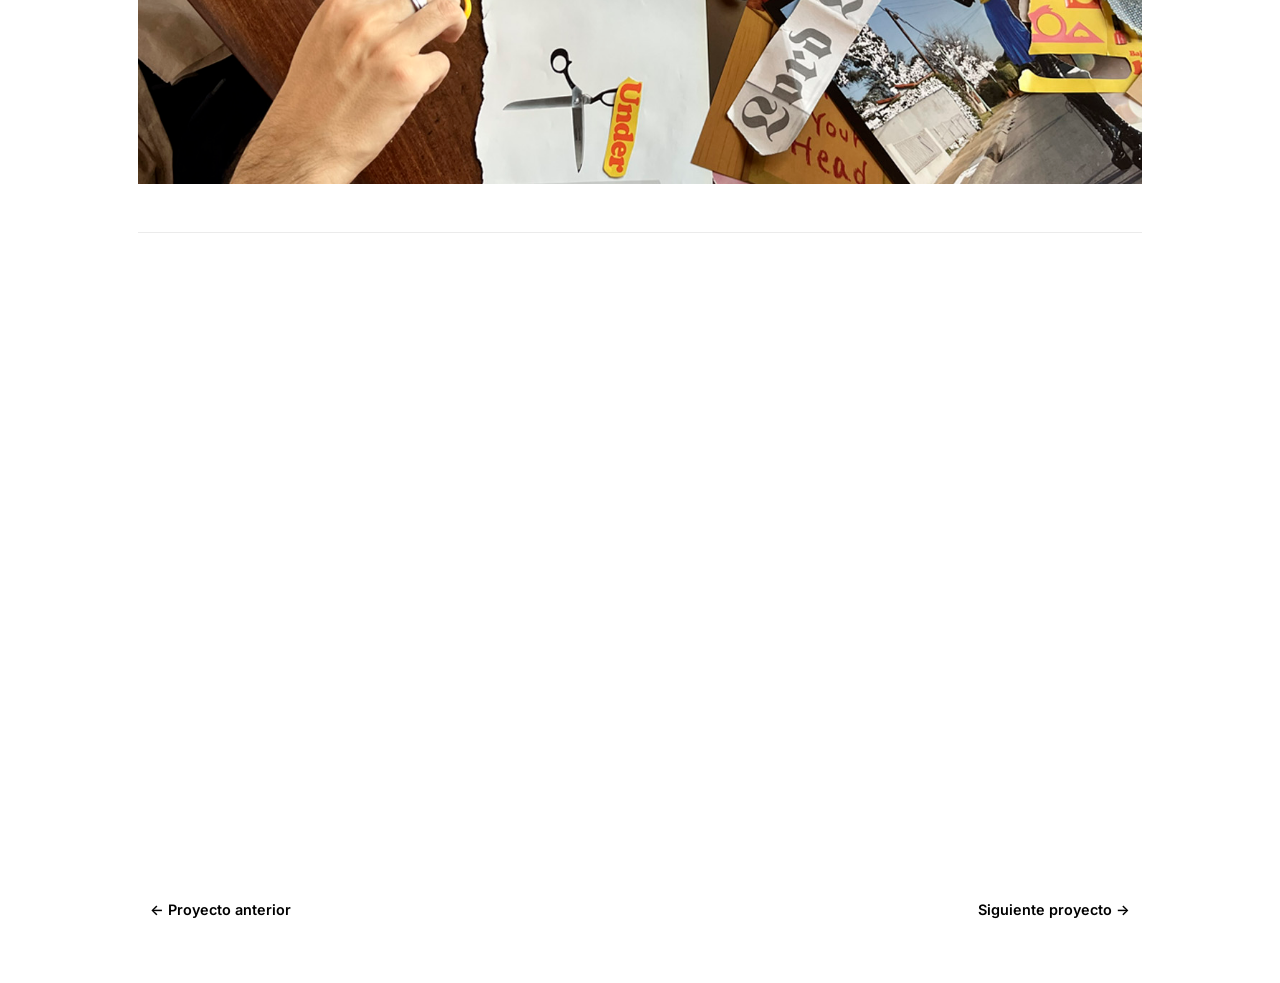
==== commit 43fad28b: "Add files via upload" ====
--- a/proyecto-collage.html
+++ b/proyecto-collage.html
@@ -13,8 +13,8 @@
   <link href="https://cdn.jsdelivr.net/npm/bootstrap@5.3.8/dist/css/bootstrap.min.css" rel="stylesheet">
   <link rel="stylesheet" href="https://cdnjs.cloudflare.com/ajax/libs/font-awesome/6.5.0/css/all.min.css">
   <link rel="stylesheet" href="style.css">
+  <link rel="stylesheet" href="style-responsive.css">
   <link rel="stylesheet" href="style-proyectos.css">
-  <link rel="stylesheet" href="style-responsive.css">
 </head>
 
 <body class="project-page">
@@ -40,7 +40,8 @@
     <section class="project-block">
       <div class="row">
         <div class="col-md-7">
-          <p>El siguiente proyecto consiste en el diseño de un libro objeto inspirado en "El Caballero de la Armadura Oxidada": una pieza editorial pensada como objeto artístico que busca expandir el universo de la obra. A partir de una reinterpretación personal de la estética medieval ligada a la figura del caballero, la propuesta combina una sensibilidad delicada con rasgos góticos, utilizando el rosa y el negro como contraste principal. El trabajo incluyó diseño de tapa, contratapa y packaging, junto con la ilustración y diagramación del primer capítulo.</p>
+          <p>Este trabajo parte de un proceso de collage realizado con fragmentos de la revista Catalogue.
+            A través del recorte y la reorganización, se construye una nueva narrativa visual, desde un enfoque lúdico que explora la textura, el relieve y la materialidad del papel.</p>
         </div>
         <div class="col-md-4 offset-md-1 project-ficha">
           <p><strong>Año:</strong> 2026</p>
--- a/style.css
+++ b/style.css
@@ -109,8 +109,9 @@
 }
 
 .carousel-3d {
+  position: relative;
+  z-index: 1;
   margin-top: 20vh;
-
 }
 
 /* Contacto */
@@ -193,7 +194,7 @@
   border: 2px solid black;
   border-radius: 0;
   padding: 0.4rem 1rem;
-  background: white;
+  background: rgba(255, 255, 255, 0.541);
 }
 
 .btn-cta:hover {
@@ -206,6 +207,7 @@
 .ascii-deco {
   position: absolute;
   pointer-events: none;
+  z-index: 2;
 }
 
 
@@ -226,6 +228,13 @@
   bottom: 0;
   right: 0;
   z-index: 0;
+}
+
+.fondo-ascii{
+  background-image: url(./images/ascii-deco3.svg);
+  background-repeat: no-repeat;
+  background-size: 600px 1000px;
+  background-position: right;
 }
 
 /* animaciones */
--- a/style-responsive.css
+++ b/style-responsive.css
@@ -140,14 +140,15 @@
   }
 
 
-  /* ─── Botón CTA ─── */
+  /*botón cta*/
   .btn-cta {
     font-size: 0.85rem;
     padding: 0.35rem 0.75rem;
-  }
-
-
-  /* ─── Tipografías ─── */
+    background: rgba(255, 255, 255, 0.541);
+  }
+
+
+  /*Tipografías*/
   h1 {
     font-size: 2rem;
   }
@@ -223,6 +224,11 @@
   .project-nav {
     padding: 2rem 0;
   }
-
-}
-
+  
+  .project-nav .page-link {
+    font-size: 0.75rem;
+    white-space: nowrap; /* ← evitar que el texto se corte en dos líneas*/
+  }
+
+}
+
